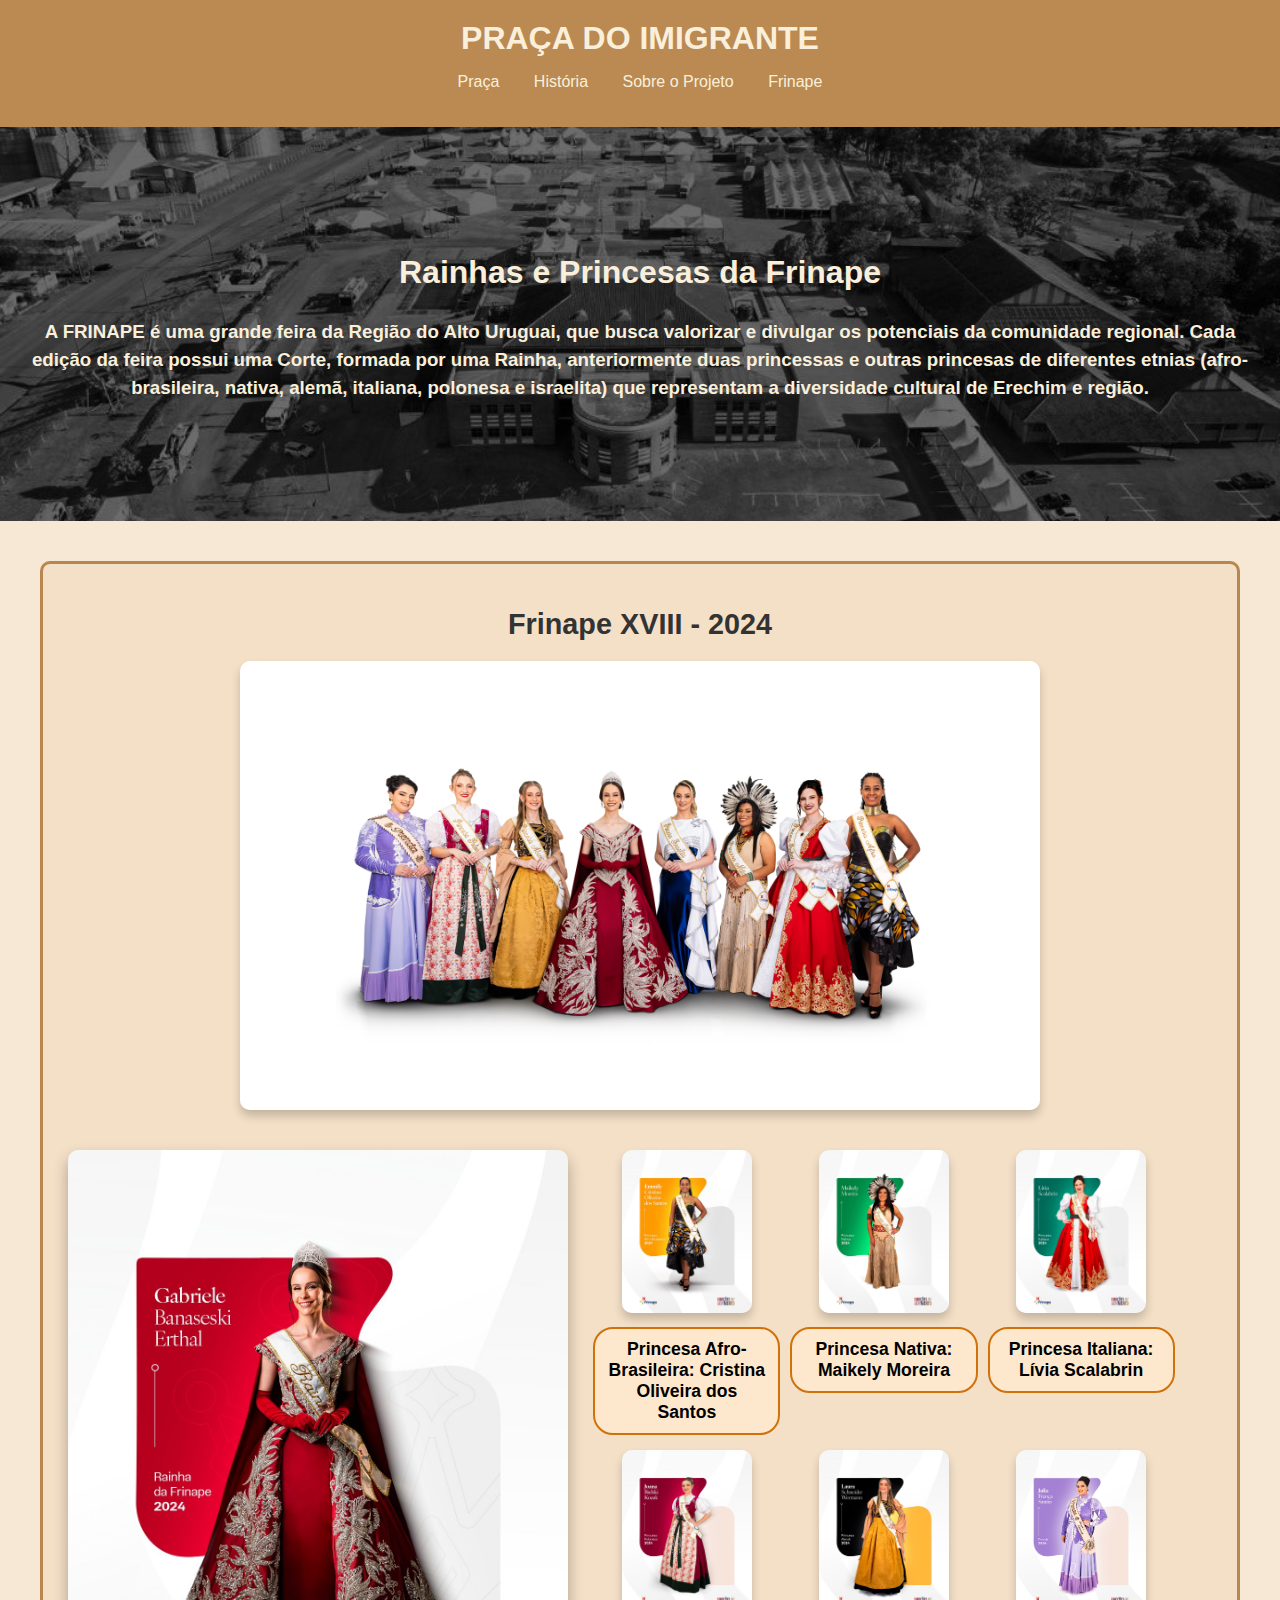
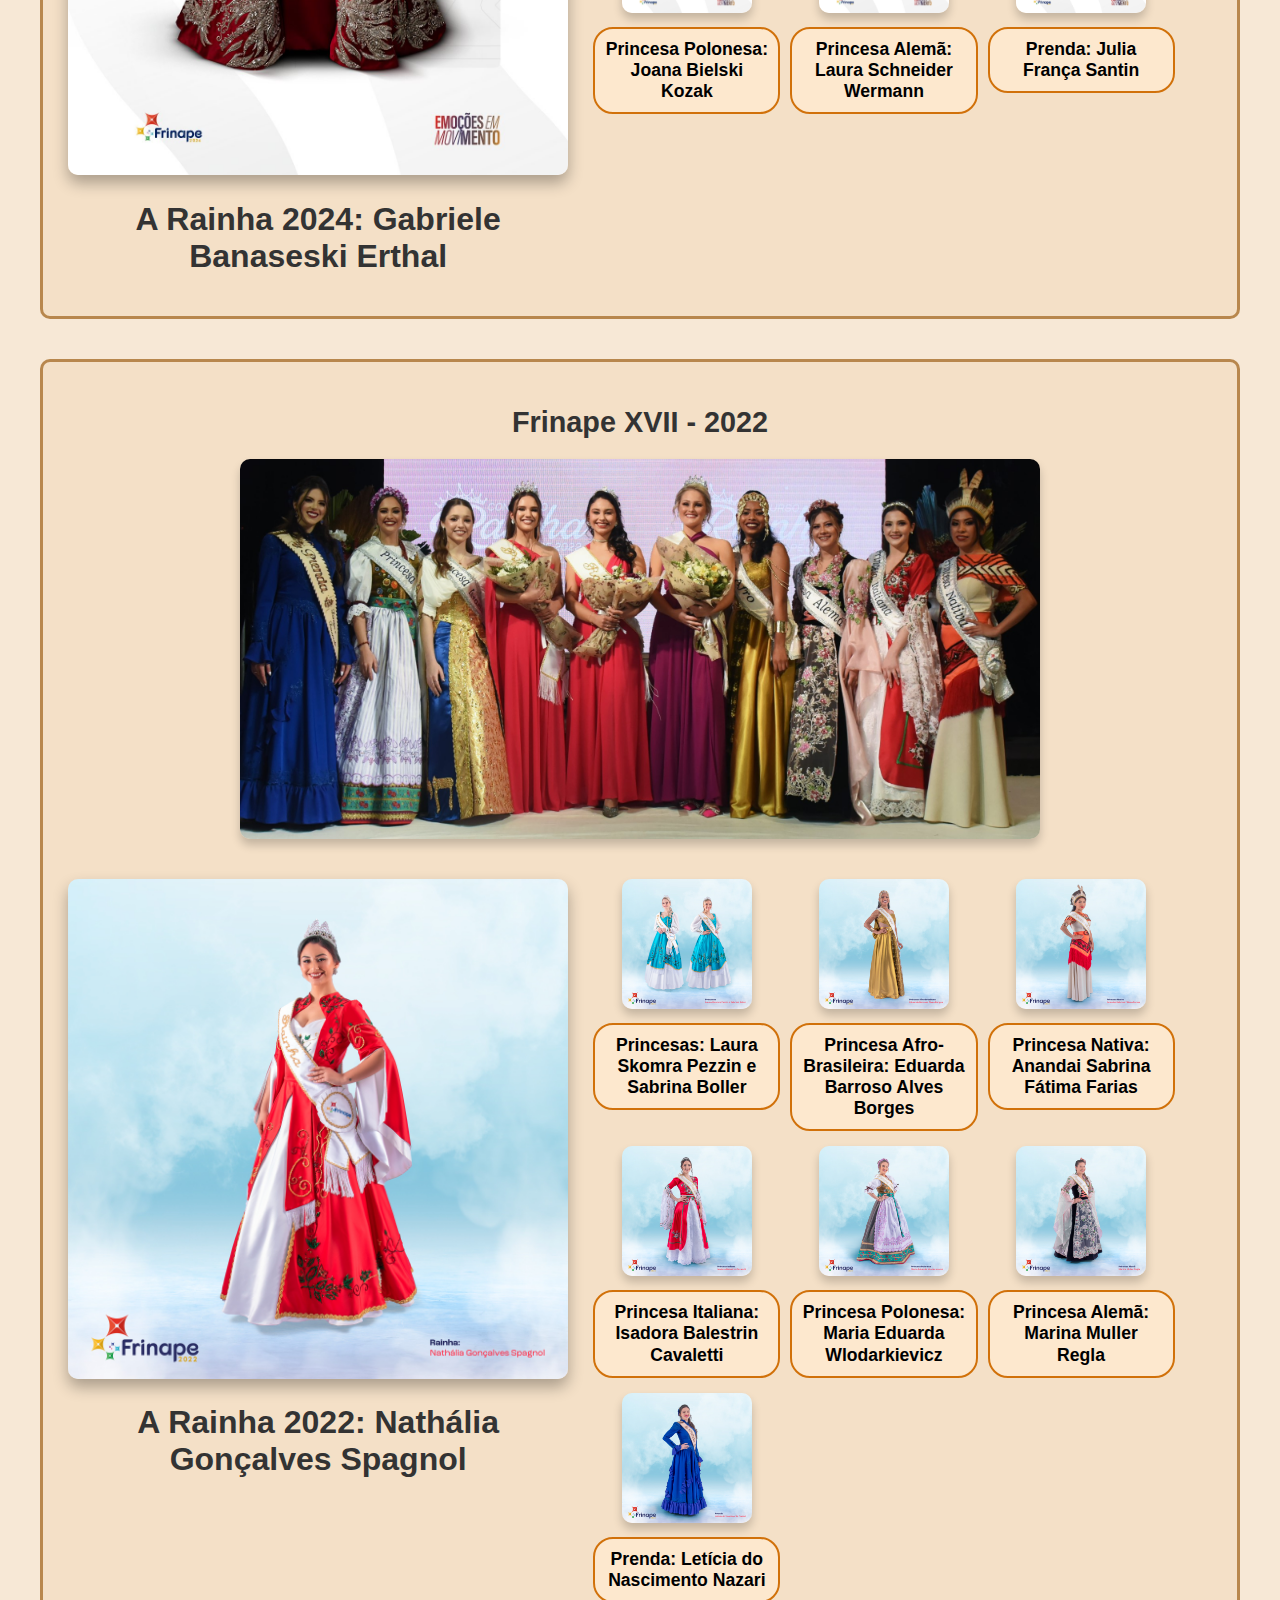
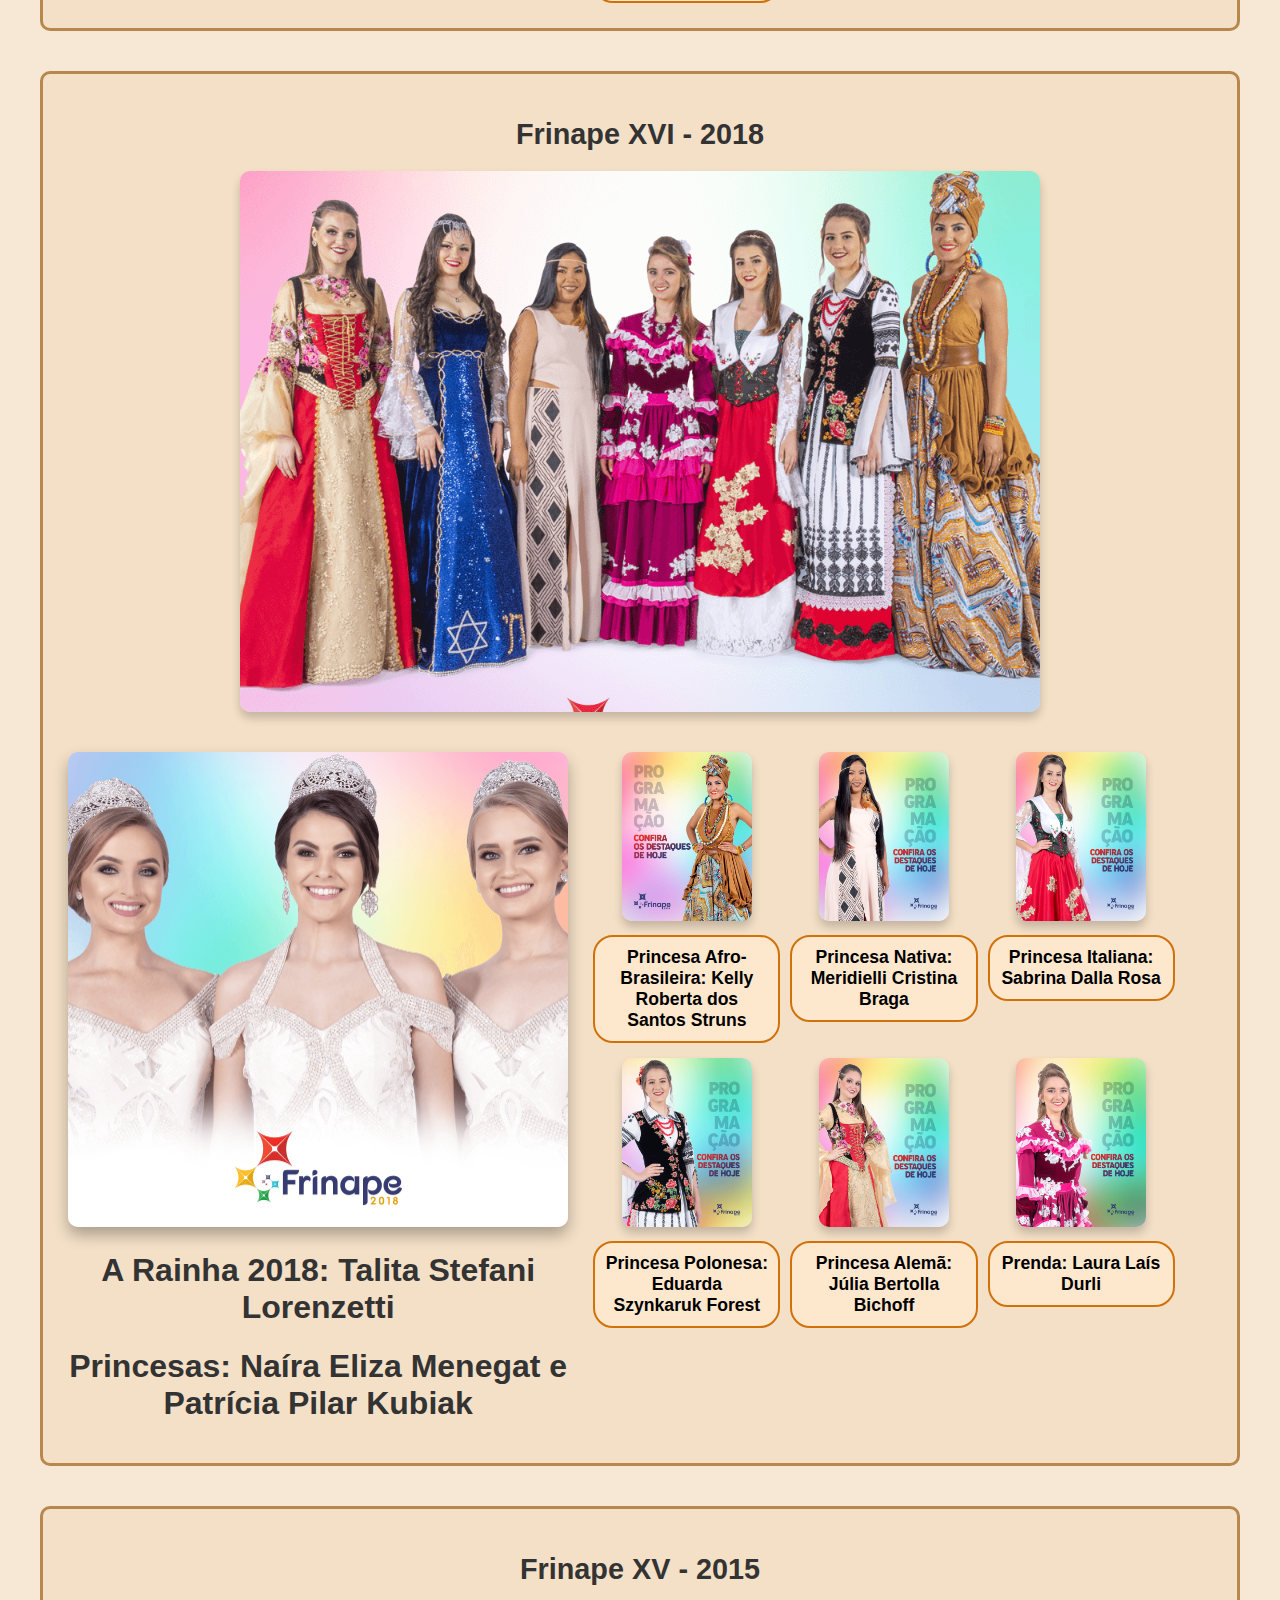
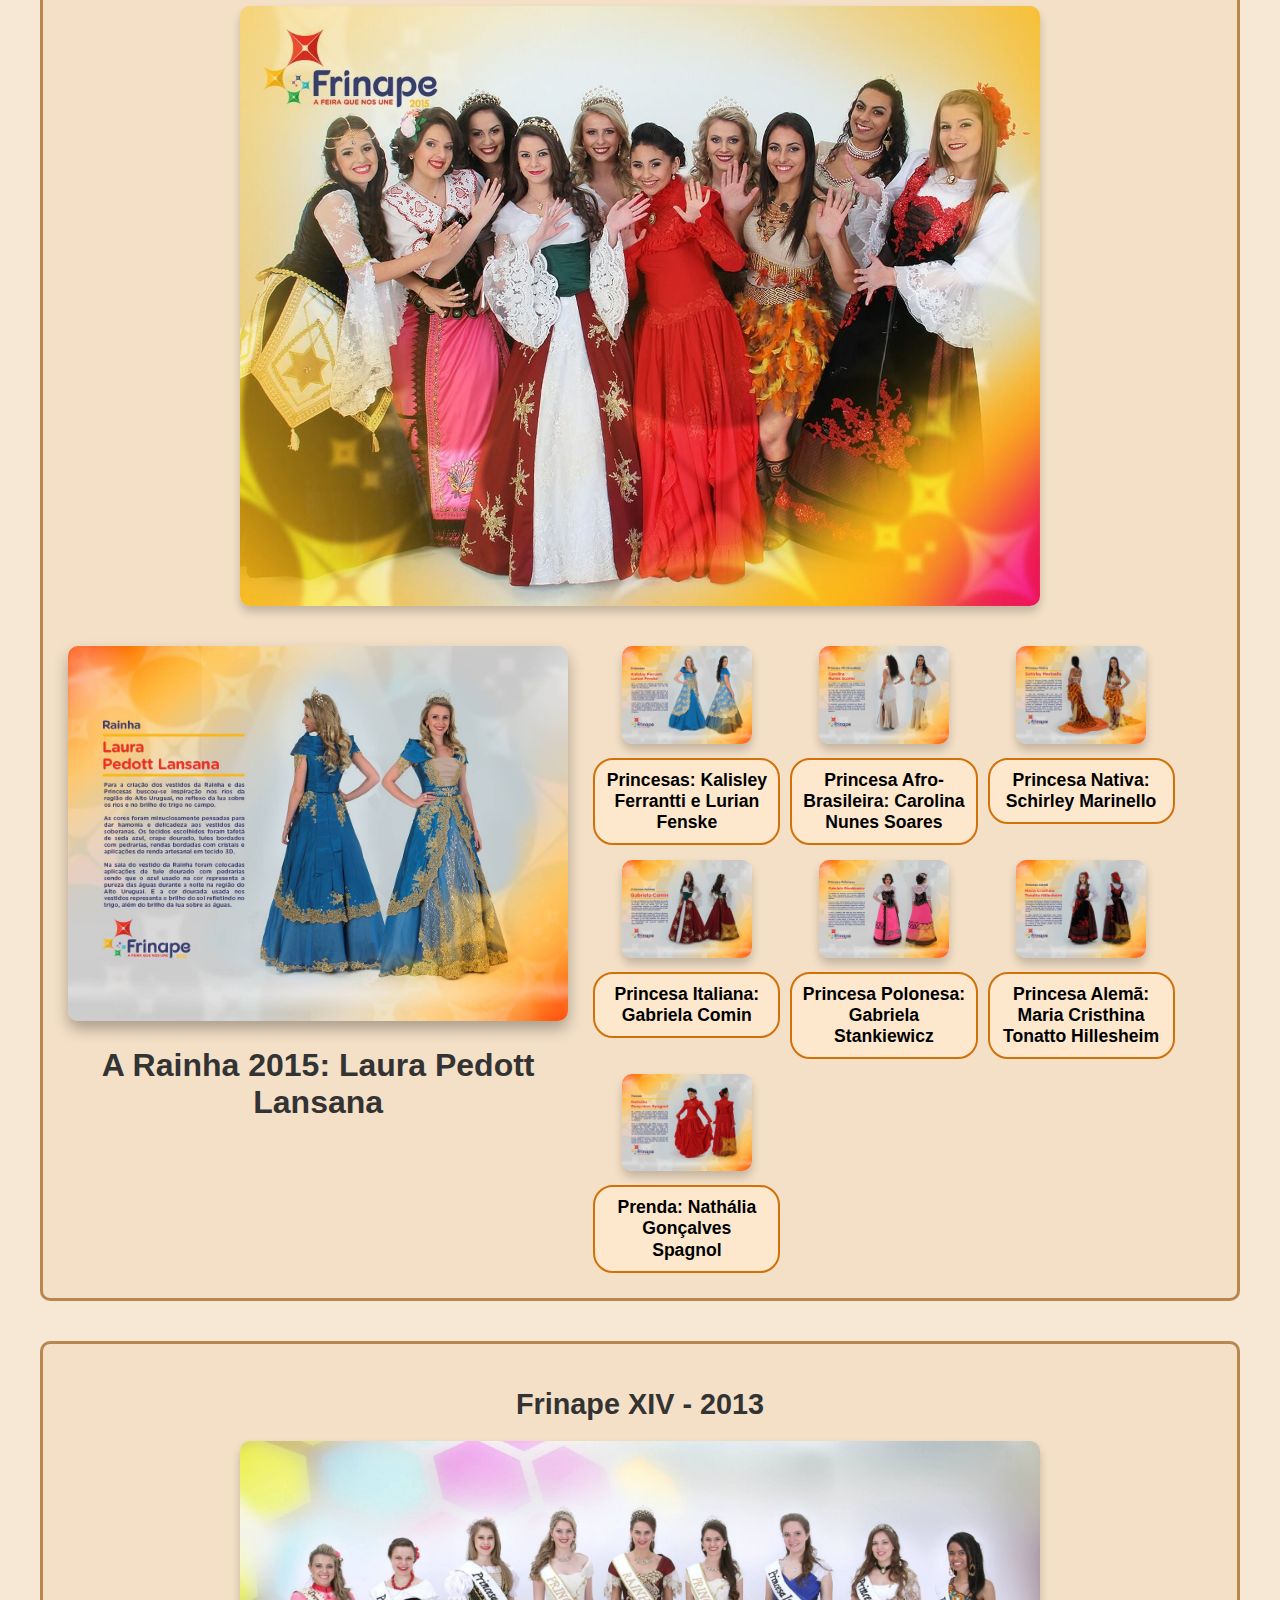
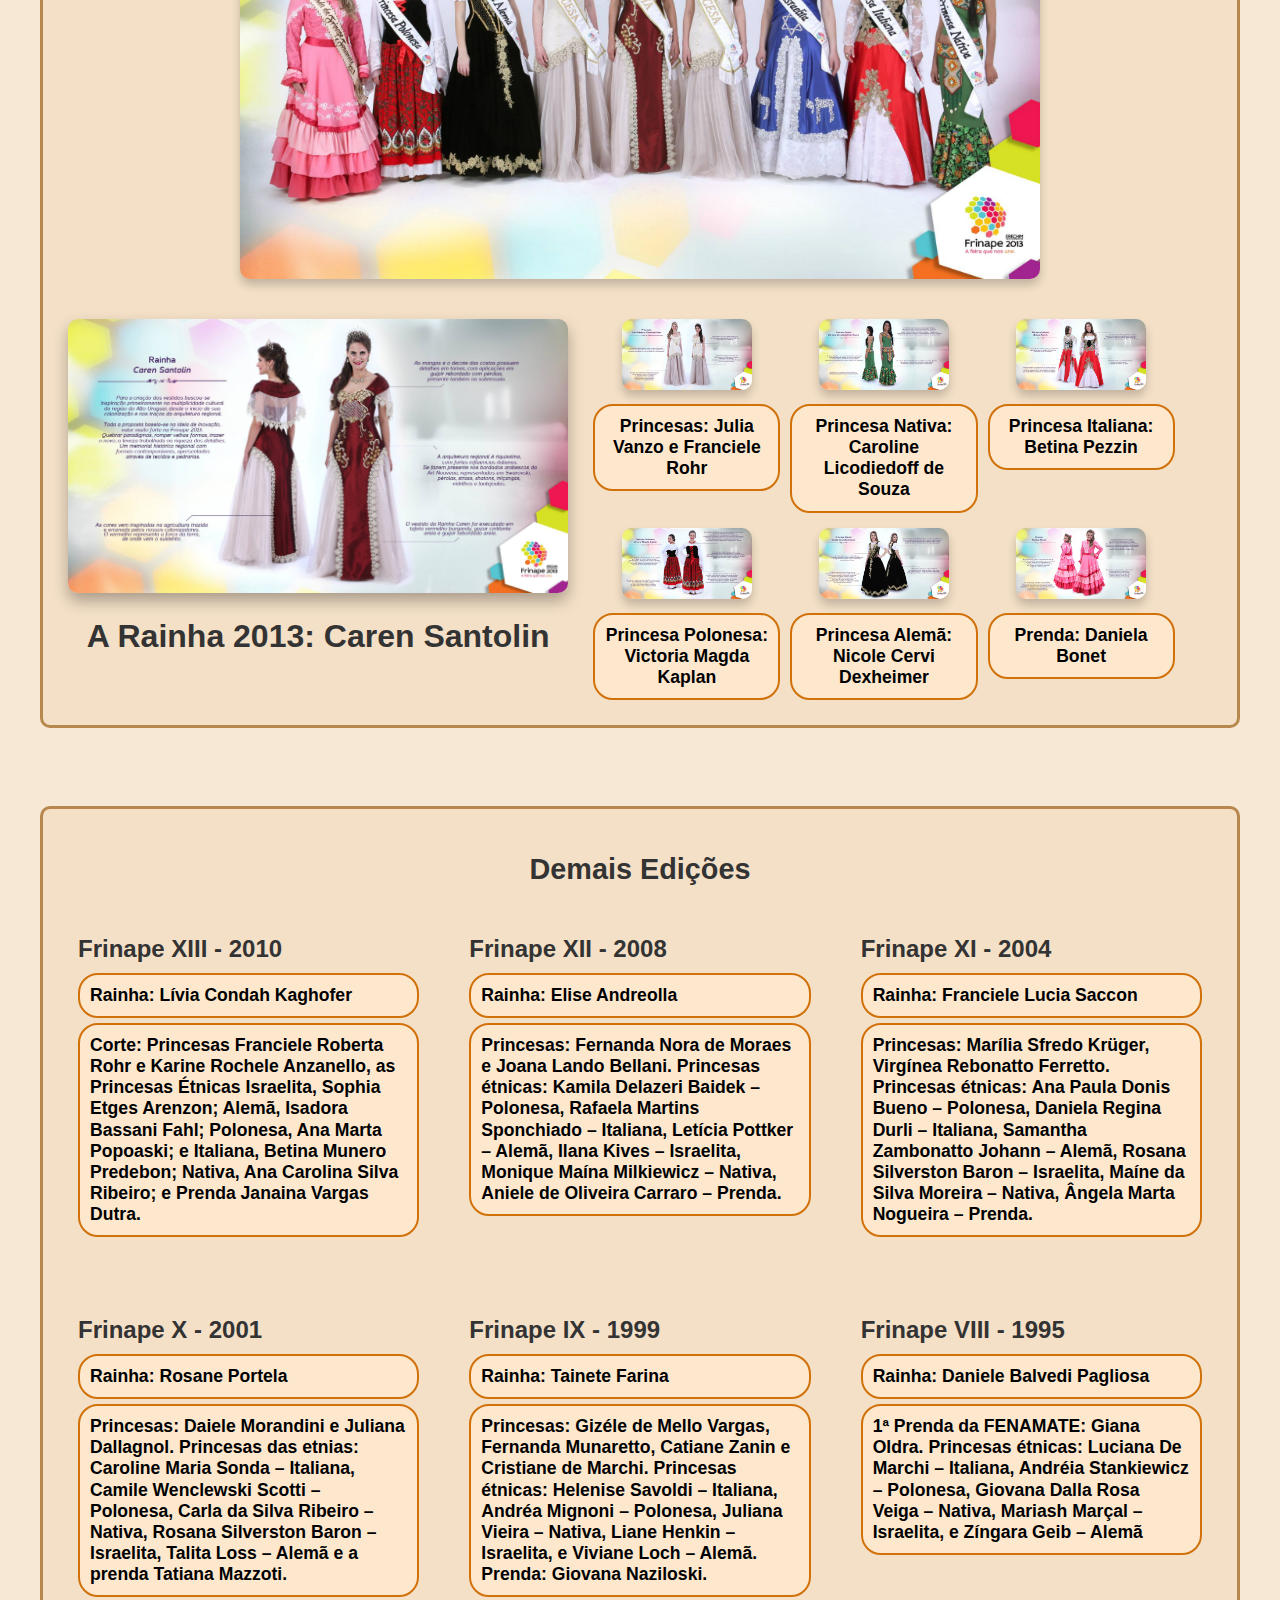
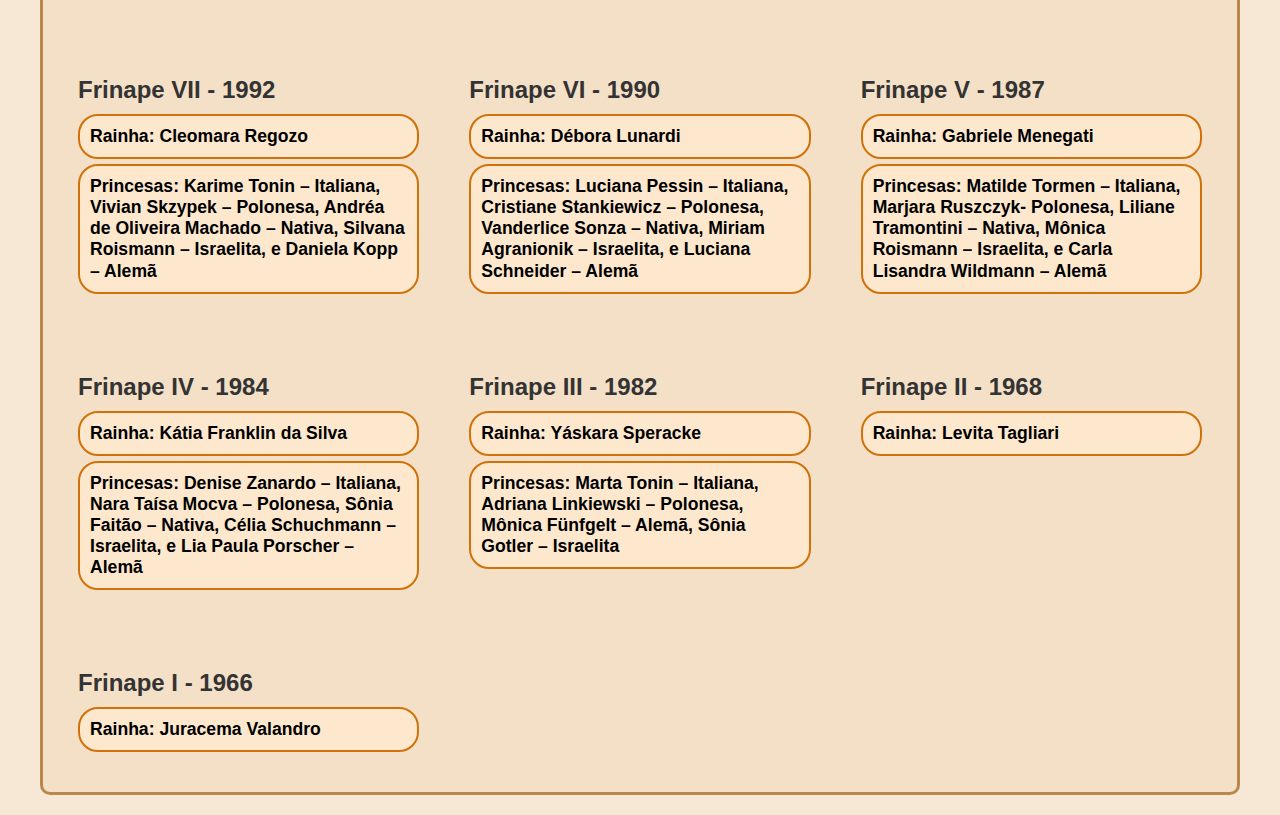
==== frinape.html @ 880820b0 "Add files via upload" ====
<!DOCTYPE html>
<html lang="pt-BR">
<head>
    <meta charset="UTF-8">
    <meta name="viewport" content="width=device-width, initial-scale=1.0">
    <link rel="stylesheet" href="frinape.css">
    <title>Rainhas e Princesas da Frinape</title>
    <style>
        /* Estilos do modal */
        .modal {
            display: none; /* Esconde o modal por padrão */
            position: fixed;
            z-index: 9999; /* Coloca o modal na frente de tudo */
            left: 0;
            top: 0;
            width: 100%;
            height: 100%;
            background-color: rgba(0, 0, 0, 0.8); /* Fundo escuro semi-transparente */
            overflow: auto; /* Habilita o scroll, caso a imagem seja maior que a tela */
            padding-top: 60px; /* Espaço acima da imagem */
        }

        /* Estilo da imagem dentro do modal */
        .modal-content {
            margin: auto;
            display: block;
            max-width: 90%; /* Faz a imagem ter um tamanho razoável */
            max-height: 80%; /* Faz a imagem não ultrapassar o tamanho da tela */
        }

        /* Estilo da legenda abaixo da imagem */
        #caption {
            text-align: center;
            color: #ccc;
            padding: 10px;
        }

        /* Botão de fechar o modal */
        .close {
            position: absolute;
            top: 15px;
            right: 35px;
            color: #f1f1f1;
            font-size: 40px;
            font-weight: bold;
            cursor: pointer;
            transition: 0.3s;
        }

        .close:hover,
        .close:focus {
            color: #bbb;
            text-decoration: none;
            cursor: pointer;
        }
    </style>
</head>
<body>

    <header>
        <div class="logo">PRAÇA DO IMIGRANTE</div>
        <nav>
            <ul>
                <li><a href="praca.html">Praça</a></li>
                <li><a href="index.html">História</a></li>
                <li><a href="projeto.html">Sobre o Projeto</a></li>
                <li><a href="frinape.html">Frinape</a></li>
            </ul>
        </nav>
    </header>

    <section class="hero">
        <h1>Rainhas e Princesas da Frinape</h1>
        <h3>A FRINAPE é uma grande feira da Região do Alto Uruguai, que busca valorizar e divulgar os potenciais da comunidade regional. Cada edição da feira possui uma Corte, formada por uma Rainha, anteriormente duas princessas e outras princesas de diferentes etnias (afro-brasileira, nativa, alemã, italiana, polonesa e israelita) que representam a diversidade cultural de Erechim e região.</h3>
    </section>

    <section class="frinape">
        <h2>Frinape XVIII - 2024</h2>
        <div class="group-photo">
            <img src="frinape/2024/todas.png" alt="Rainha e Princesas 2024" class="clickable-img">
        </div>
        <div class="queen-and-princesses">
            <div class="queen">
                <img src="frinape/2024/rainha.jpg" alt="Rainha 2024" class="clickable-img">
                <h1>A Rainha 2024: Gabriele Banaseski Erthal</h1>
            </div>
            <div class="princesses">
                <div class="princess">
                    <img src="frinape/2024/afro.jpg" alt="Princesa 2024" class="clickable-img">
                    <p>Princesa Afro-Brasileira: Cristina Oliveira dos Santos</p>
                </div>
                <div class="princess">
                    <img src="frinape/2024/nativa.jpg" alt="Princesa 2024" class="clickable-img">
                    <p>Princesa Nativa: Maikely Moreira</p>
                </div>
                <div class="princess">
                    <img src="frinape/2024/italiana.jpg" alt="Princesa 2024" class="clickable-img">
                    <p>Princesa Italiana: Lívia Scalabrin</p>
                </div>
                <div class="princess">
                    <img src="frinape/2024/polonesa.jpg" alt="Princesa 2024" class="clickable-img">
                    <p>Princesa Polonesa: Joana Bielski Kozak</p>
                </div>
                <div class="princess">
                    <img src="frinape/2024/alema.jpg" alt="Princesa 2024" class="clickable-img">
                    <p>Princesa Alemã: Laura Schneider Wermann</p>
                </div>
                <div class="princess">
                    <img src="frinape/2024/prenda.jpg" alt="Princesa 2024" class="clickable-img">
                    <p>Prenda: Julia França Santin</p>
                </div>
            </div>
        </div>
    </section>

    <section class="frinape">
        <h2>Frinape XVII - 2022</h2>
        <div class="group-photo">
            <img src="frinape/2022/todas.jpg" alt="Rainha e Princesas 2022" class="clickable-img">
        </div>
        <div class="queen-and-princesses">
            <div class="queen">
                <img src="frinape/2022/rainha.jpg" alt="Rainha 2022" class="clickable-img">
                <h1>A Rainha 2022: Nathália Gonçalves Spagnol</h1>
            </div>
            <div class="princesses">
                <div class="princess">
                    <img src="frinape/2022/princesas.jpg" alt="Princesa 2022" class="clickable-img">
                    <p>Princesas: Laura Skomra Pezzin e Sabrina Boller</p>
                </div>
                <div class="princess">
                    <img src="frinape/2022/afro.jpg" alt="Princesa 2022" class="clickable-img">
                    <p>Princesa Afro-Brasileira: Eduarda Barroso Alves Borges</p>
                </div>
                <div class="princess">
                    <img src="frinape/2022/nativa.jpg" alt="Princesa 2022" class="clickable-img">
                    <p>Princesa Nativa: Anandai Sabrina Fátima Farias</p>
                </div>
                <div class="princess">
                    <img src="frinape/2022/italiana.jpg" alt="Princesa 2022" class="clickable-img">
                    <p>Princesa Italiana: Isadora Balestrin Cavaletti</p>
                </div>
                <div class="princess">
                    <img src="frinape/2022/polonesa.jpg" alt="Princesa 2022" class="clickable-img">
                    <p>Princesa Polonesa: Maria Eduarda Wlodarkievicz</p>
                </div>
                <div class="princess">
                    <img src="frinape/2022/alema.jpg" alt="Princesa 2022" class="clickable-img">
                    <p>Princesa Alemã: Marina Muller Regla</p>
                </div>
                <div class="princess">
                    <img src="frinape/2022/prenda.jpg" alt="Princesa 2022" class="clickable-img">
                    <p>Prenda: Letícia do Nascimento Nazari</p>
                </div>
            </div>
        </div>
    </section>

    <section class="frinape">
        <h2>Frinape XVI - 2018</h2>
        <div class="group-photo">
            <img src="frinape/2018/todas.png" alt="Rainha e Princesas 2018" class="clickable-img">
        </div>
        <div class="queen-and-princesses">
            <div class="queen">
                <img src="frinape/2018/rainha.png" alt="Rainha 2018" class="clickable-img">
                <h1>A Rainha 2018: Talita Stefani Lorenzetti</h1>
                <h1>Princesas: Naíra Eliza Menegat e Patrícia Pilar Kubiak</h1>
            </div>
            <div class="princesses">
                <div class="princess">
                    <img src="frinape/2018/afro.jpg" alt="Princesa 2018" class="clickable-img">
                    <p>Princesa Afro-Brasileira: Kelly Roberta dos Santos Struns</p>
                </div>
                <div class="princess">
                    <img src="frinape/2018/nativa.jpg" alt="Princesa 2018" class="clickable-img">
                    <p>Princesa Nativa: Meridielli Cristina Braga</p>
                </div>
                <div class="princess">
                    <img src="frinape/2018/italiana.jpg" alt="Princesa 2018" class="clickable-img">
                    <p>Princesa Italiana: Sabrina Dalla Rosa</p>
                </div>
                <div class="princess">
                    <img src="frinape/2018/polonesa.png" alt="Princesa 2018" class="clickable-img">
                    <p>Princesa Polonesa: Eduarda Szynkaruk Forest</p>
                </div>
                <div class="princess">
                    <img src="frinape/2018/alema.jpg" alt="Princesa 2018" class="clickable-img">
                    <p>Princesa Alemã: Júlia Bertolla Bichoff</p>
                </div>
                <div class="princess">
                    <img src="frinape/2018/prenda.jpg" alt="Princesa 2018" class="clickable-img">
                    <p>Prenda: Laura Laís Durli</p>
                </div>
            </div>
        </div>
    </section>
    <section class="frinape">
        <h2>Frinape XV - 2015</h2>
        <div class="group-photo">
            <img src="frinape/2015/todas.jpg" alt="Rainha e Princesas 2015" class="clickable-img">
        </div>
        <div class="queen-and-princesses">
            <div class="queen">
                <img src="frinape/2015/rainha.jpg" alt="Rainha 2015" class="clickable-img">
                <h1>A Rainha 2015: Laura Pedott Lansana</h1>
            </div>
            <div class="princesses">
                <div class="princess">
                    <img src="frinape/2015/princesas.jpg" alt="Princesa 2015" class="clickable-img">
                    <p>Princesas: Kalisley Ferrantti e Lurian Fenske</p>
                </div>
                <div class="princess">
                    <img src="frinape/2015/afro.jpg" alt="Princesa 2015" class="clickable-img">
                    <p>Princesa Afro-Brasileira: Carolina Nunes Soares</p>
                </div>
                <div class="princess">
                    <img src="frinape/2015/nativa.jpg" alt="Princesa 2015" class="clickable-img">
                    <p>Princesa Nativa: Schirley Marinello</p>
                </div>
                <div class="princess">
                    <img src="frinape/2015/italiana.jpg" alt="Princesa 2015" class="clickable-img">
                    <p>Princesa Italiana: Gabriela Comin</p>
                </div>
                <div class="princess">
                    <img src="frinape/2015/polonesa.jpg" alt="Princesa 2015" class="clickable-img">
                    <p>Princesa Polonesa: Gabriela Stankiewicz</p>
                </div>
                <div class="princess">
                    <img src="frinape/2015/alema.jpg" alt="Princesa 2015" class="clickable-img">
                    <p>Princesa Alemã: Maria Cristhina Tonatto Hillesheim</p>
                </div>
                <div class="princess">
                    <img src="frinape/2015/prenda.jpg" alt="Princesa 2015" class="clickable-img">
                    <p>Prenda: Nathália Gonçalves Spagnol</p>
                </div>
            </div>
        </div>
    </section>
    <section class="frinape">
        <h2>Frinape XIV - 2013</h2>
        <div class="group-photo">
            <img src="frinape/2013/todas.jpg" alt="Rainha e Princesas 2013" class="clickable-img">
        </div>
        <div class="queen-and-princesses">
            <div class="queen">
                <img src="frinape/2013/rainha.jpg" alt="Rainha 2013" class="clickable-img">
                <h1>A Rainha 2013: Caren Santolin</h1>
            </div>
            <div class="princesses">
                <div class="princess">
                    <img src="frinape/2013/princesas.jpg" alt="Princesa 2013" class="clickable-img">
                    <p>Princesas: Julia Vanzo e Franciele Rohr</p>
                </div>
                <div class="princess">
                    <img src="frinape/2013/nativa.jpg" alt="Princesa 2013" class="clickable-img">
                    <p>Princesa Nativa: Caroline Licodiedoff de Souza</p>
                </div>
                <div class="princess">
                    <img src="frinape/2013/italiana.jpg" alt="Princesa 2013" class="clickable-img">
                    <p>Princesa Italiana: Betina Pezzin</p>
                </div>
                <div class="princess">
                    <img src="frinape/2013/polonesa.jpg" alt="Princesa 2013" class="clickable-img">
                    <p>Princesa Polonesa: Victoria Magda Kaplan</p>
                </div>
                <div class="princess">
                    <img src="frinape/2013/alema.jpg" alt="Princesa 2013" class="clickable-img">
                    <p>Princesa Alemã: Nicole Cervi Dexheimer</p>
                </div>
                <div class="princess">
                    <img src="frinape/2013/prenda.jpg" alt="Princesa 2013" class="clickable-img">
                    <p>Prenda: Daniela Bonet</p>
                </div>
            </div>
        </div>
    </section>
    <br>
    <section class="frinape">
        <h2>Demais Edições</h2>
        <div class="edition-grid">
            <div class="edition-card">
                <h3>Frinape XIII - 2010</h3>
                <p><strong>Rainha:</strong> Lívia Condah Kaghofer</p>
                <p><strong>Corte:</strong> Princesas Franciele Roberta Rohr e Karine Rochele Anzanello, as Princesas Étnicas Israelita, Sophia Etges Arenzon; Alemã, Isadora Bassani Fahl; Polonesa, Ana Marta Popoaski; e Italiana, Betina Munero Predebon; Nativa, Ana Carolina Silva Ribeiro; e Prenda Janaina Vargas Dutra.</p>
            </div>
            <div class="edition-card">
                <h3>Frinape XII - 2008</h3>
                <p><strong>Rainha:</strong> Elise Andreolla</p>
                <p><strong>Princesas:</strong> Fernanda Nora de Moraes e Joana Lando Bellani. Princesas étnicas: Kamila Delazeri Baidek – Polonesa, Rafaela Martins Sponchiado – Italiana, Letícia Pottker – Alemã, Ilana Kives – Israelita, Monique Maína Milkiewicz – Nativa, Aniele de Oliveira Carraro – Prenda.</p>
            </div>
            <div class="edition-card">
                <h3>Frinape XI - 2004</h3>
                <p><strong>Rainha:</strong> Franciele Lucia Saccon</p>
                <p><strong>Princesas:</strong> Marília Sfredo Krüger, Virgínea Rebonatto Ferretto. <strong>Princesas étnicas:</strong> Ana Paula Donis Bueno – Polonesa, Daniela Regina Durli – Italiana, Samantha Zambonatto Johann – Alemã, Rosana Silverston Baron – Israelita, Maíne da Silva Moreira – Nativa, Ângela Marta Nogueira – Prenda.</p>
            </div>
            <div class="edition-card">
                <h3>Frinape X - 2001</h3>
                <p><strong>Rainha:</strong> Rosane Portela</p>
                <p><strong>Princesas:</strong> Daiele Morandini e Juliana Dallagnol. Princesas das etnias: Caroline Maria Sonda – Italiana, Camile Wenclewski Scotti – Polonesa, Carla da Silva Ribeiro – Nativa, Rosana Silverston Baron – Israelita, Talita Loss – Alemã e a prenda Tatiana Mazzoti.</p>
            </div>
            <div class="edition-card">
                <h3>Frinape IX - 1999</h3>
                <p><strong>Rainha:</strong> Tainete Farina</p>
                <p><strong>Princesas:</strong> Gizéle de Mello Vargas, Fernanda Munaretto, Catiane Zanin e Cristiane de Marchi. Princesas étnicas: Helenise Savoldi – Italiana, Andréa Mignoni – Polonesa, Juliana Vieira – Nativa, Liane Henkin – Israelita, e Viviane Loch – Alemã. Prenda: Giovana Naziloski. </p>
            </div>
            <div class="edition-card">
                <h3>Frinape VIII - 1995</h3>
                <p><strong>Rainha:</strong> Daniele Balvedi Pagliosa</p>
                <p>1ª Prenda da FENAMATE: Giana Oldra. Princesas étnicas: Luciana De Marchi – Italiana, Andréia Stankiewicz – Polonesa, Giovana Dalla Rosa Veiga – Nativa, Mariash Marçal – Israelita, e Zíngara Geib – Alemã</p>
            </div>
            <div class="edition-card">
                <h3>Frinape VII - 1992</h3>
                <p><strong>Rainha:</strong> Cleomara Regozo</p>
                <p><strong>Princesas:</strong> Karime Tonin – Italiana, Vivian Skzypek – Polonesa, Andréa de Oliveira Machado – Nativa, Silvana Roismann – Israelita, e Daniela Kopp – Alemã</p>
            </div>
            <div class="edition-card">
                <h3>Frinape VI - 1990</h3>
                <p><strong>Rainha:</strong> Débora Lunardi</p>
                <p><strong>Princesas:</strong> Luciana Pessin – Italiana, Cristiane Stankiewicz – Polonesa, Vanderlice Sonza – Nativa, Miriam Agranionik – Israelita, e Luciana Schneider – Alemã</p>
            </div>
            <div class="edition-card">
                <h3>Frinape V - 1987</h3>
                <p><strong>Rainha:</strong> Gabriele Menegati</p>
                <p><strong>Princesas:</strong> Matilde Tormen – Italiana, Marjara Ruszczyk- Polonesa, Liliane Tramontini – Nativa, Mônica Roismann – Israelita, e Carla Lisandra Wildmann – Alemã</p>
            </div>
            <div class="edition-card">
                <h3>Frinape IV - 1984</h3>
                <p><strong>Rainha:</strong> Kátia Franklin da Silva</p>
                <p><strong>Princesas:</strong> Denise Zanardo – Italiana, Nara Taísa Mocva – Polonesa, Sônia Faitão – Nativa, Célia Schuchmann – Israelita, e Lia Paula Porscher – Alemã</p>
            </div>
            <div class="edition-card">
                <h3>Frinape III - 1982</h3>
                <p><strong>Rainha:</strong> Yáskara Speracke</p>
                <p><strong>Princesas:</strong> Marta Tonin – Italiana, Adriana Linkiewski – Polonesa, Mônica Fünfgelt – Alemã, Sônia Gotler – Israelita</p>
            </div>
            <div class="edition-card">
                <h3>Frinape II - 1968</h3>
                <p><strong>Rainha:</strong> Levita Tagliari</p>
            </div>
            <div class="edition-card">
                <h3>Frinape I - 1966</h3>
                <p><strong>Rainha:</strong> Juracema Valandro</p>
            </div>
            
        </div>
    </section>
    
    
    

    

    <footer></footer>

    <!-- Modal para imagem em tamanho grande -->
    <div id="modal" class="modal">
        <span class="close">&times;</span>
        <img class="modal-content" id="img01">
        <div id="caption"></div>
    </div>

    <!-- JavaScript -->
    <script>
        // Variáveis
        var modal = document.getElementById("modal");
        var modalImg = document.getElementById("img01");
        var captionText = document.getElementById("caption");
        var images = document.querySelectorAll('.clickable-img');
        var close = document.getElementsByClassName("close")[0];

        // Função para abrir o modal e mostrar a imagem clicada
        images.forEach(function(image) {
            image.onclick = function() {
                modal.style.display = "block";
                modalImg.src = this.src;
                captionText.innerHTML = this.alt;
            }
        });

        // Função para fechar o modal
        close.onclick = function() {
            modal.style.display = "none";
        }
    </script>

</body>
</html>
---- frinape.css ----
body {
    font-family: Arial, sans-serif;
    margin: 0;
    padding: 0;
    color: #333;
    background-color: rgba(242, 218, 189, 0.614);
}

header {
    background-color: #9e5e16af;
    padding: 20px;
    text-align: center;
}

h2{
    text-align: center;
}

header .logo {
    font-size: 2em;
    font-weight: bold;
    color: rgb(249, 239, 218);
}

nav ul {
    list-style-type: none;
    padding: 0;
}

nav ul li {
    display: inline;
    margin: 0 15px;
}

nav a {
    text-decoration: none;
    color: #333;
    color: rgb(249, 239, 218);
}

.hero {
    background: url('frinape/frinape.jpg') no-repeat center center/cover;
    background-color: rgba(255, 234, 207, 0.8);
    color: rgb(249, 239, 218);
    text-align: center;
    padding: 100px 20px;
    position: relative;
}

.hero::before {
    content: "";
    position: absolute;
    top: 0;
    left: 0;
    right: 0;
    bottom: 0;
    background-color: rgba(0, 0, 0, 0.5);
    z-index: 1;
}

.hero h1,
.hero h3 {
    position: relative;
    z-index: 4;
    padding: 20 px;
    line-height: 1.5;
}

/* Estilo geral da seção Frinape */
.frinape {
    margin: 40px;
    padding: 20px; /* Espaço interno */
    border: 3px solid #9e5e16af;
    border-radius: 10px;
    background-color: rgba(242, 218, 189, 0.6);
}

/* Centralizando a imagem de todas */
.group-photo {
    display: flex;
    justify-content: center;
    margin: 20px 0;
}

.group-photo img {
    max-width: 100%;
    width: 800px; /* Ajustando o tamanho */
    height: auto;
    border-radius: 10px; /* Bordas arredondadas */
    box-shadow: 0 6px 10px rgba(0, 0, 0, 0.2); /* Sombra suave */
}


/* Organizando a rainha e as princesas */
.queen-and-princesses {
    display: flex;
    justify-content: flex-start;
    align-items: flex-start;
    margin-top: 40px;
}

/* Rainha maior à esquerda */
.queen {
    width: 45%;
    text-align: center;
    margin-right: 20px;
}

.queen img {
    width: 100%;
    height: auto;
    max-width: 500px;
    border-radius: 10px; /* Bordas arredondadas */
    box-shadow: 0 8px 15px rgba(0, 0, 0, 0.3); /* Sombra para destacar */
    transition: transform 0.3s ease, box-shadow 0.3s ease; /* Efeito de transição */
}

/* Efeito de hover na rainha */
.queen img:hover {
    transform: scale(1.05); /* Aumenta o tamanho da imagem ao passar o mouse */
    box-shadow: 0 12px 20px rgba(0, 0, 0, 0.4); /* Sombra mais forte ao passar o mouse */
}

/* Princesas à direita */
.princesses {
    display: flex;
    flex-wrap: wrap;
    justify-content: flex-start;
    width: 55%;
    gap: 10px;
}

.princess {
    text-align: center;
    width: 30%;
}

.princess img {
    width: 100%;
    height: auto;
    max-width: 130px;
    margin-bottom: 5px;
    border-radius: 10px; /* Bordas arredondadas */
    box-shadow: 0 6px 10px rgba(0, 0, 0, 0.2); /* Sombra suave */
    transition: transform 0.3s ease, box-shadow 0.3s ease;
}

/* Efeito de hover nas princesas */
.princess img:hover {
    transform: scale(1.05); /* Aumenta o tamanho da imagem ao passar o mouse */
    box-shadow: 0 10px 15px rgba(0, 0, 0, 0.3); /* Sombra mais forte ao passar o mouse */
}

p {
    font-size: 14px;
    font-weight: bold;
    color: rgb(0, 0, 0);
    border: 2px solid #d1710a;
    border-radius: 20px;
    /* Borda arredondada */
    padding: 10px 10px;
    line-height: 1.2;

    margin: 5px auto;
    background-color: rgba(255, 234, 207, 0.8);
    /* Fundo semitransparente */
}

.frinape {
    margin-bottom: 20px;
}

.frinape h2 {
    font-size: 1.8rem;
    margin-bottom: 10px;
}

.frinape p {
    font-size: 1.1rem;
    margin-bottom: 5px;
}

table {
    width: 100%;
    border-collapse: collapse;
}

table, th, td {
    border: 1px solid #ccc;
}

th, td {
    padding: 10px;
    text-align: left;
}

.edition-grid {
    display: grid;
    grid-template-columns: 1fr 1fr 1fr;
    gap: 20px;
}

.edition-card {
    padding: 15px;
    border-radius: 8px;
}

.edition-card h3 {
    font-size: 1.5rem;
    margin-bottom: 10px;
}
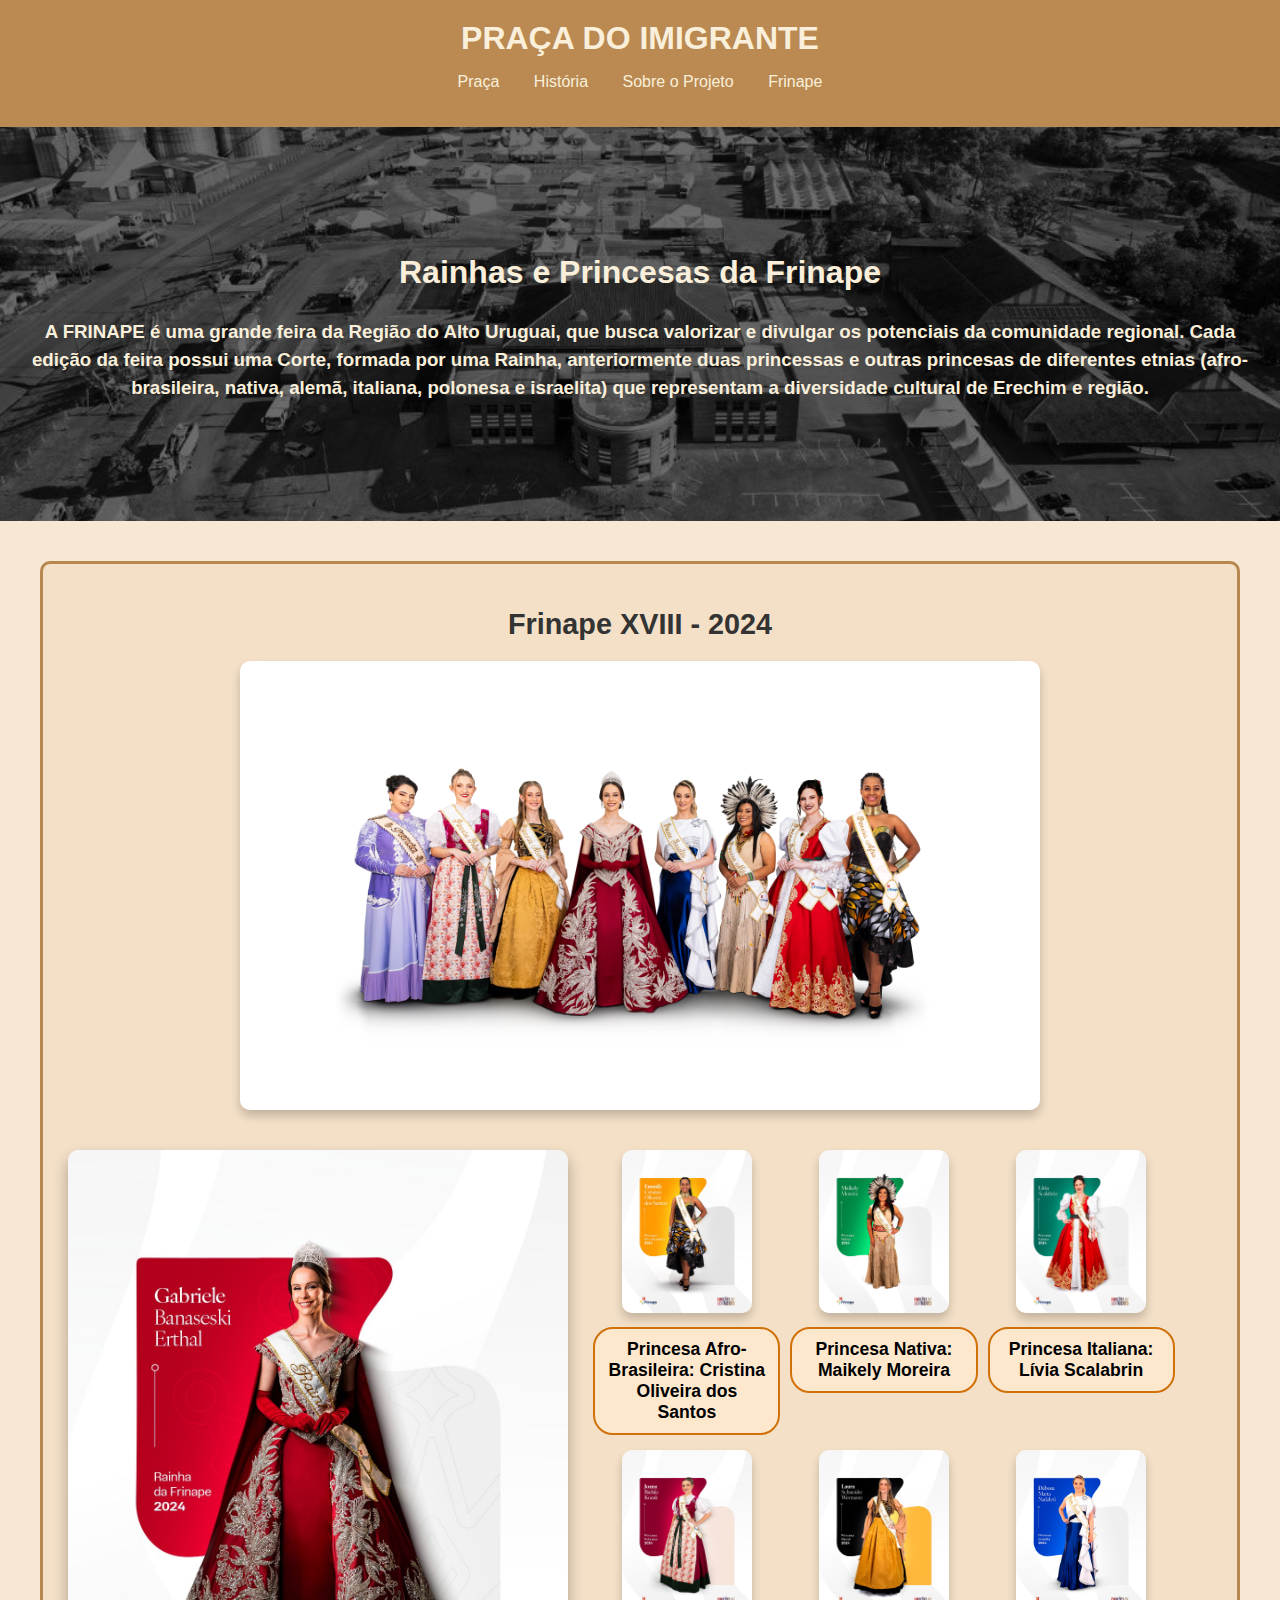
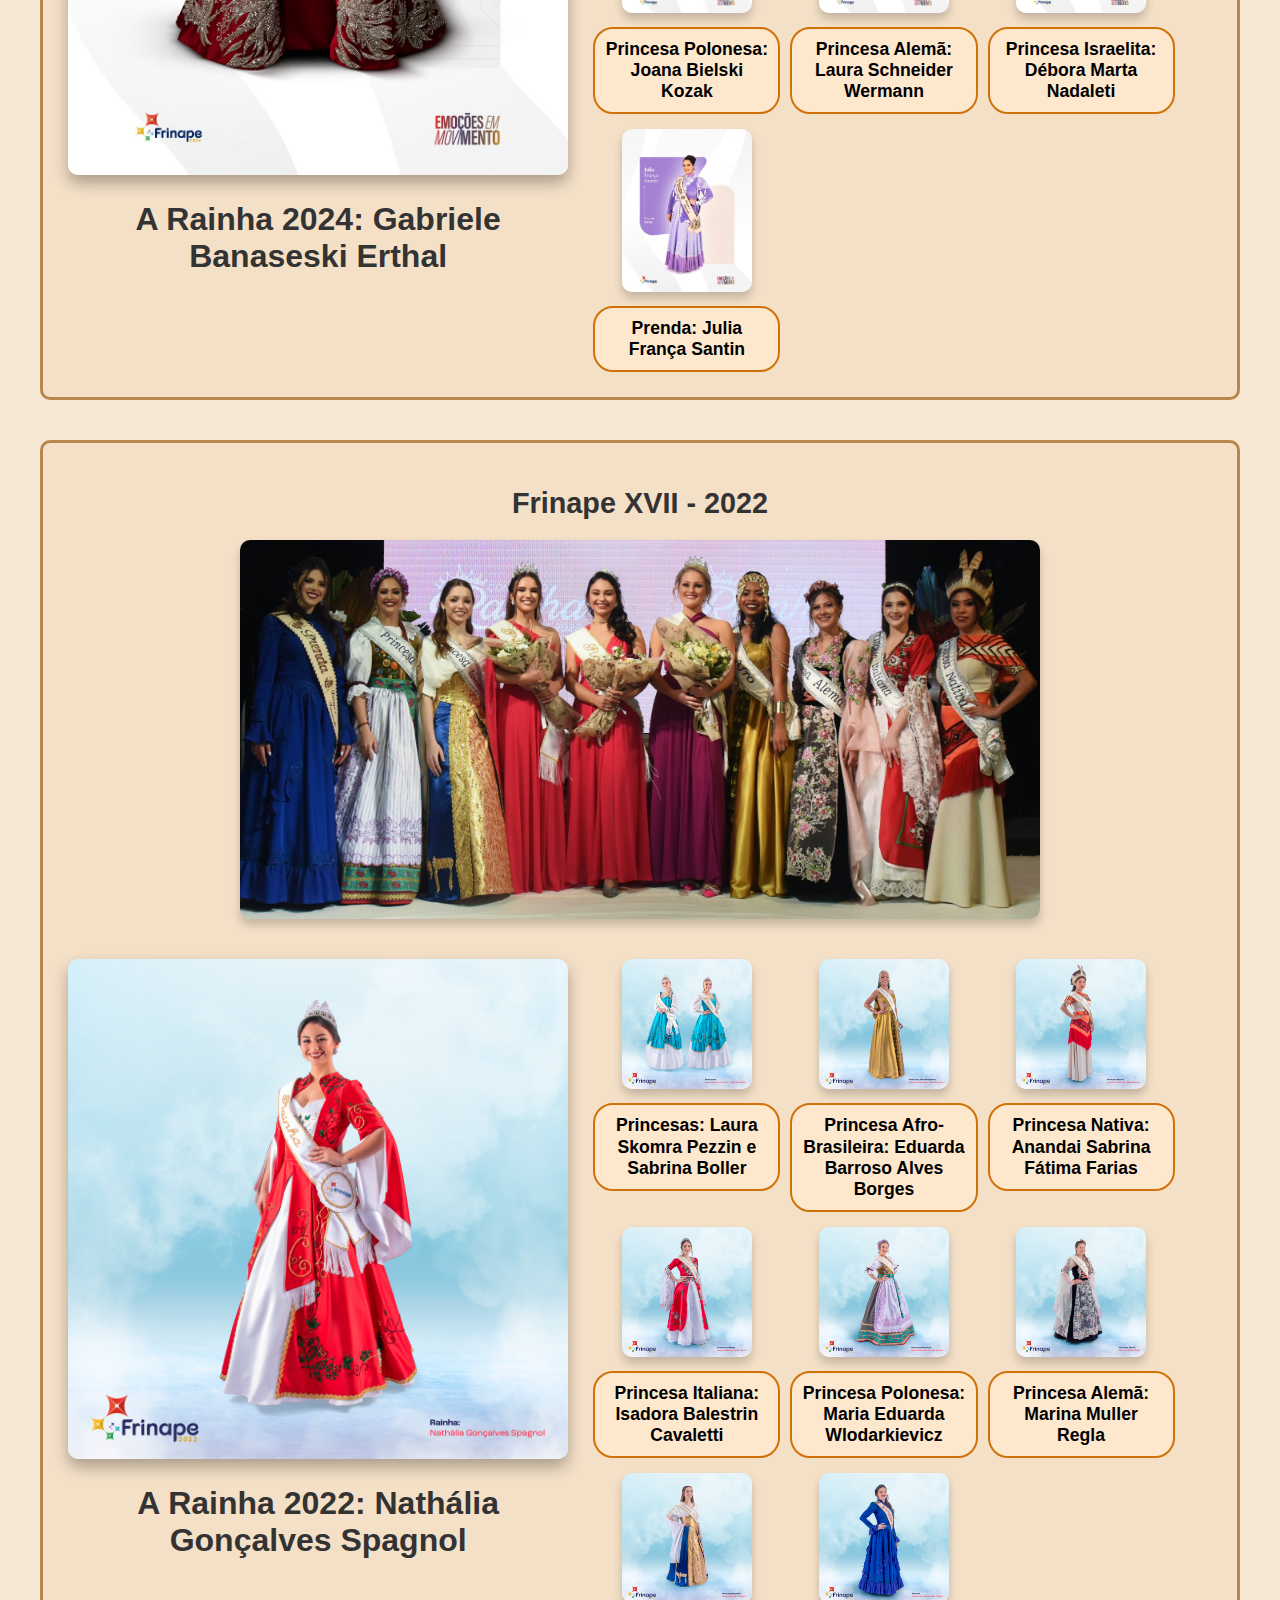
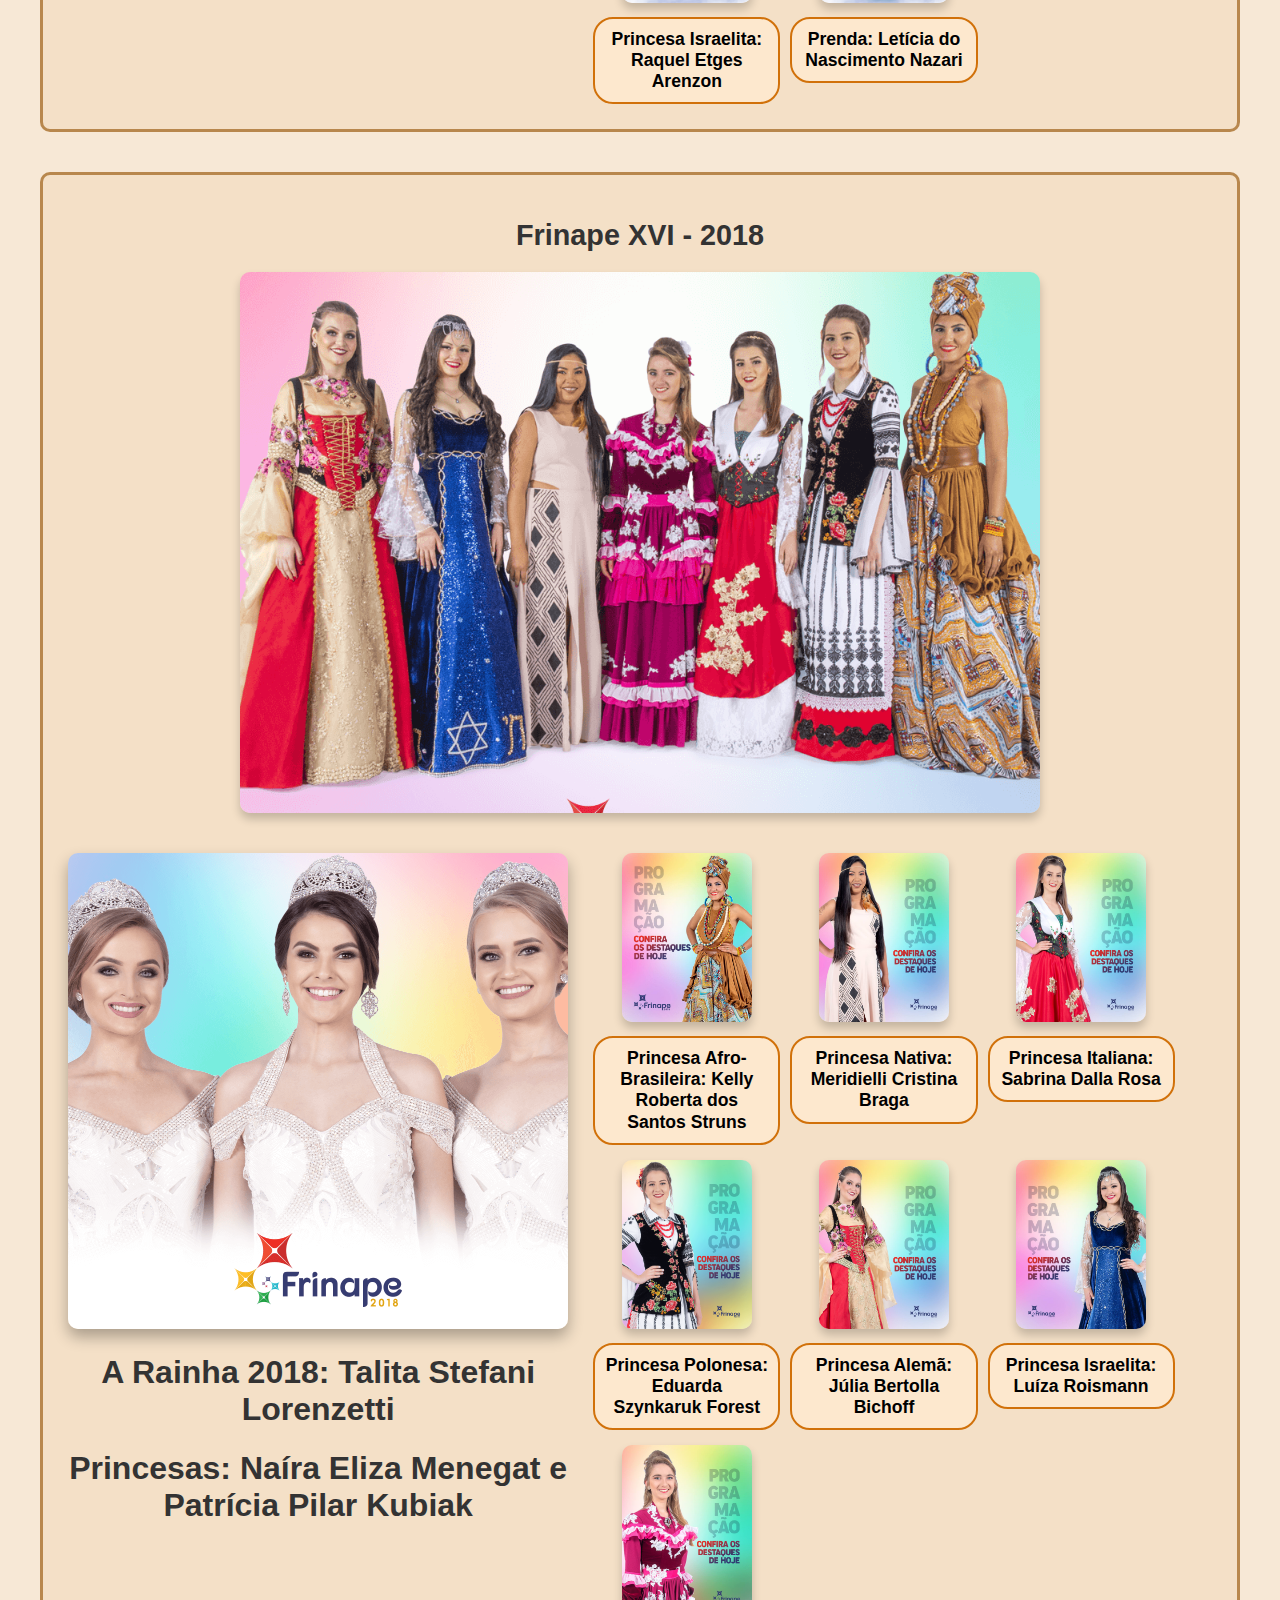
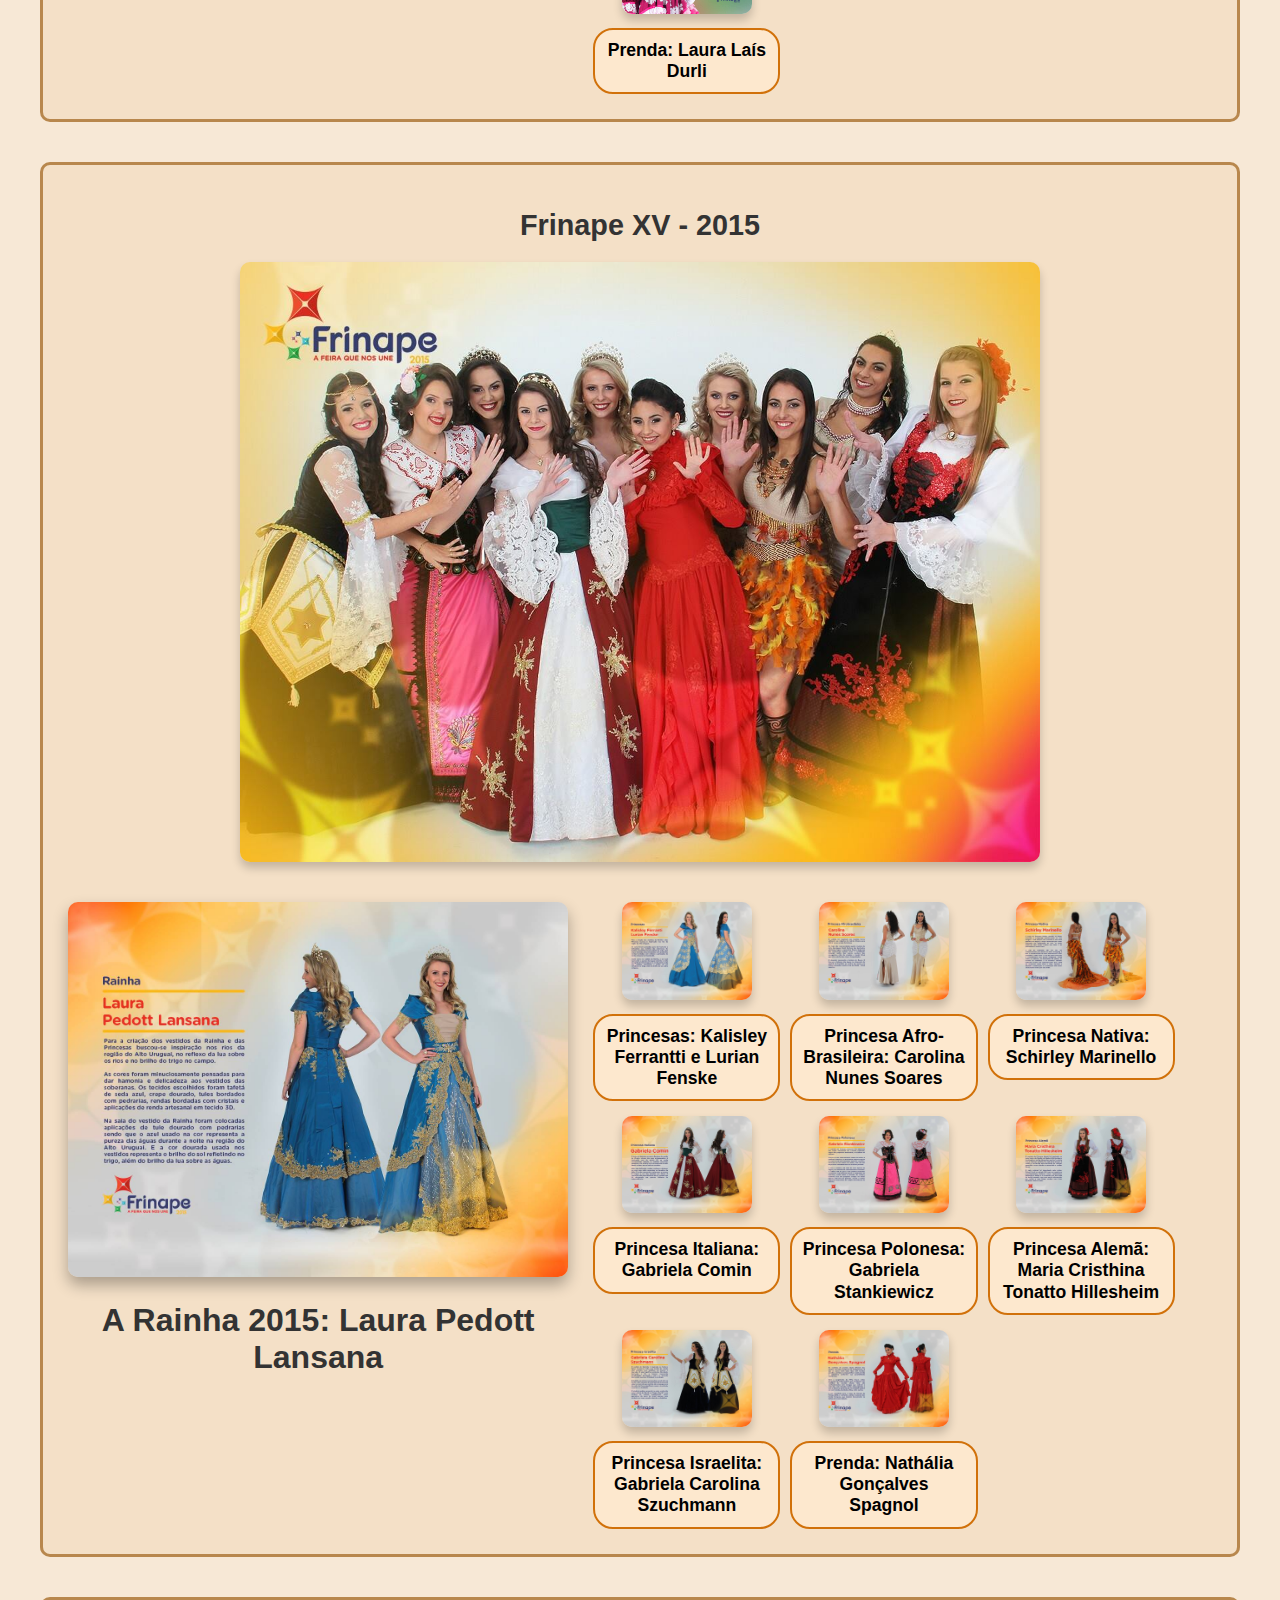
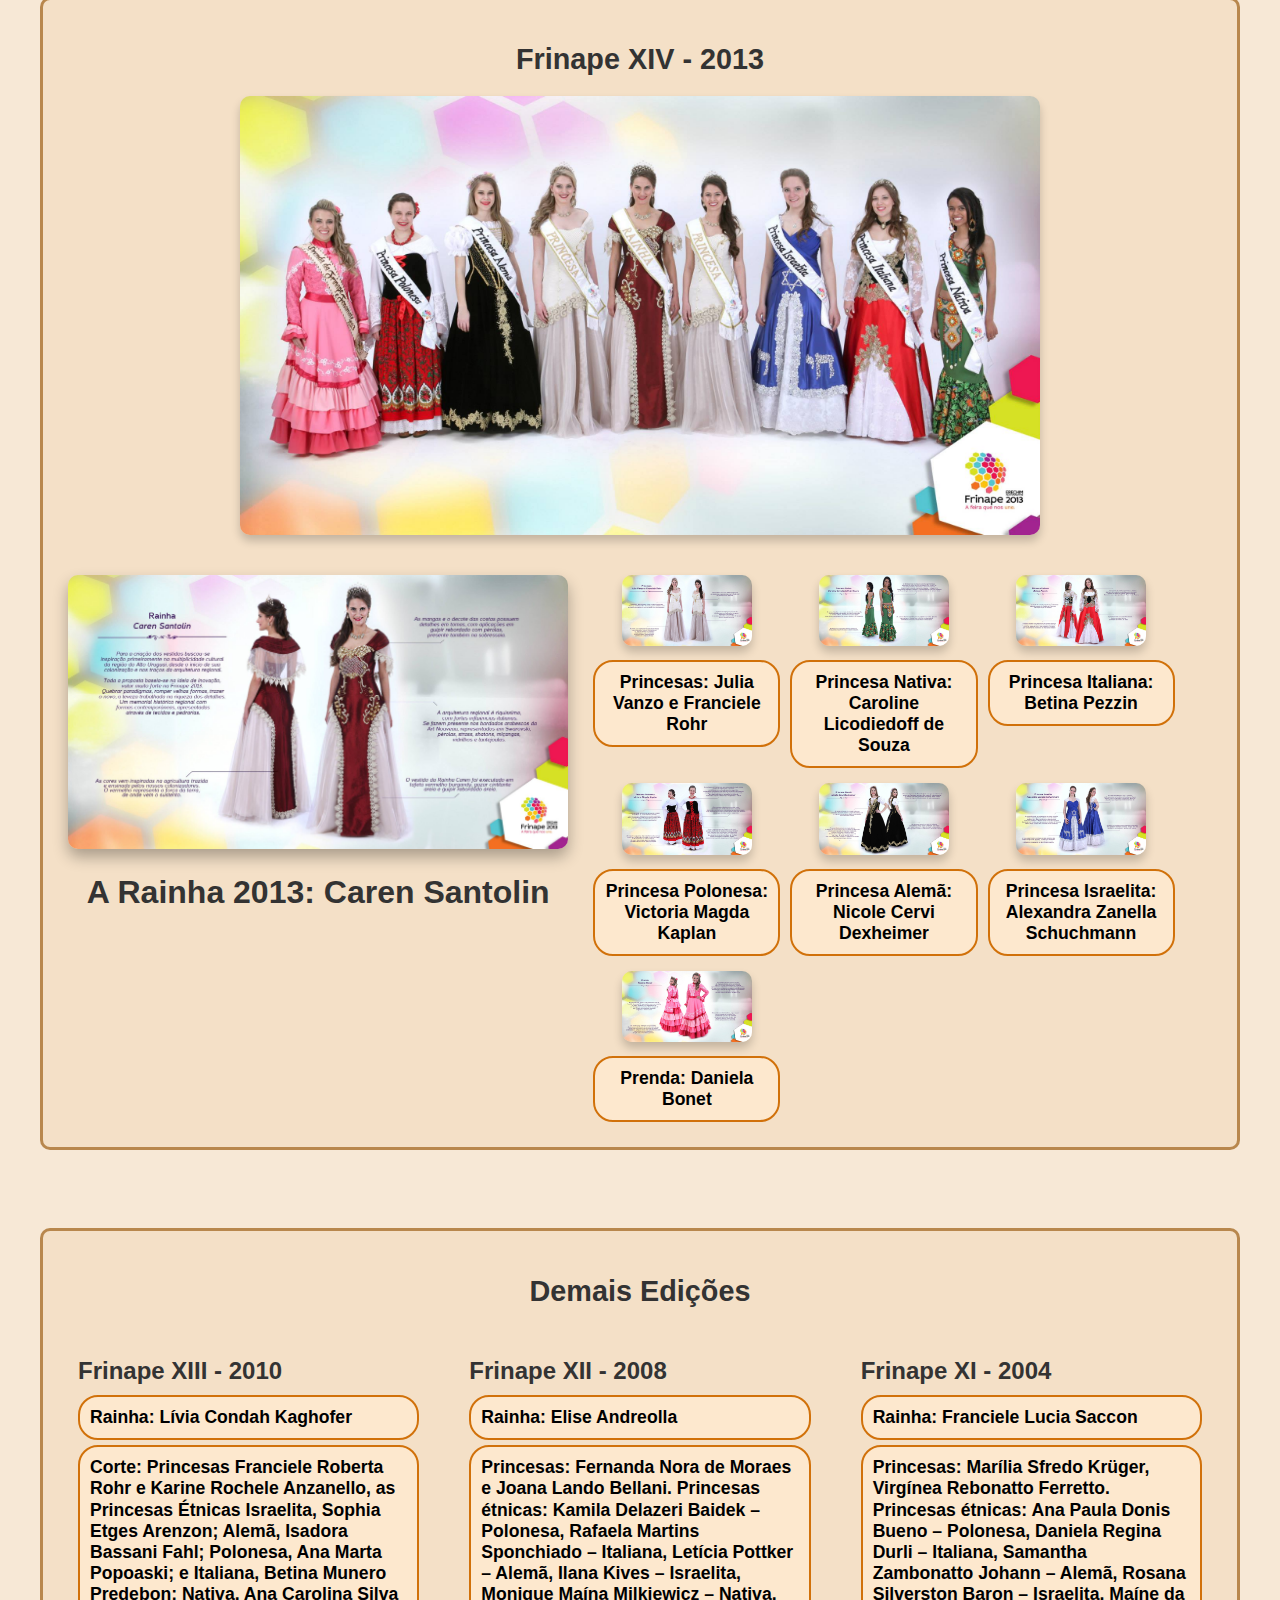
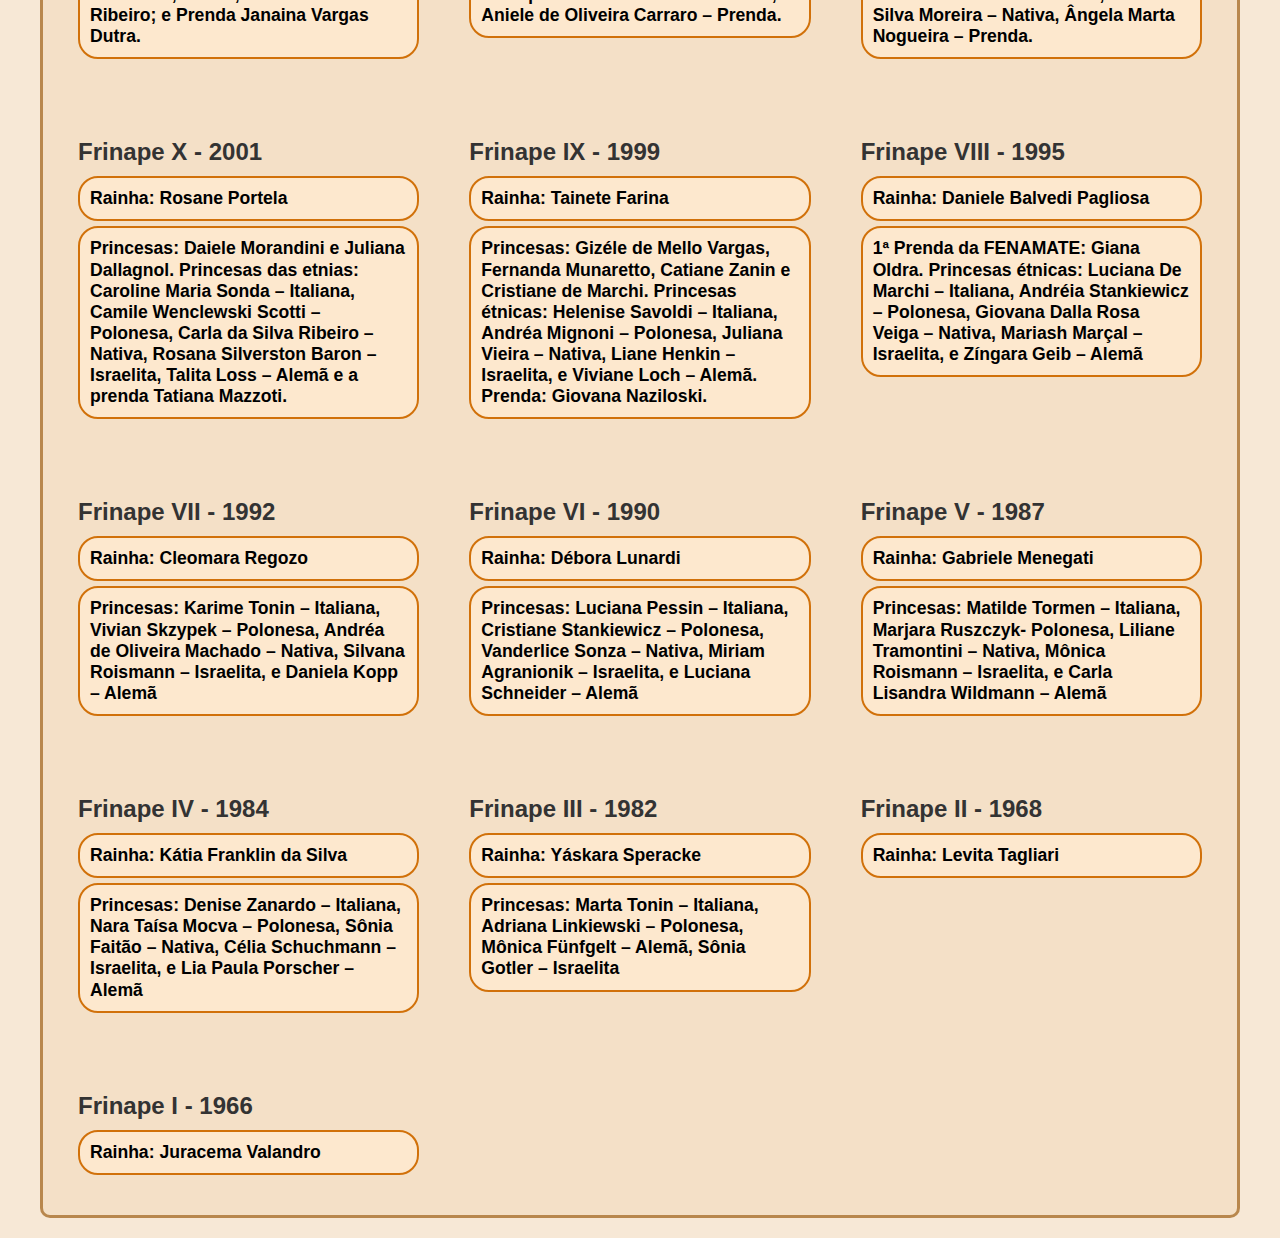
==== commit d1fc437a: "Add files via upload" ====
--- a/frinape.html
+++ b/frinape.html
@@ -106,6 +106,10 @@
                     <p>Princesa Alemã: Laura Schneider Wermann</p>
                 </div>
                 <div class="princess">
+                    <img src="frinape/2024/israelita.jpg" alt="Princesa 2024" class="clickable-img">
+                    <p>Princesa Israelita: Débora Marta Nadaleti</p>
+                </div>
+                <div class="princess">
                     <img src="frinape/2024/prenda.jpg" alt="Princesa 2024" class="clickable-img">
                     <p>Prenda: Julia França Santin</p>
                 </div>
@@ -147,6 +151,10 @@
                 <div class="princess">
                     <img src="frinape/2022/alema.jpg" alt="Princesa 2022" class="clickable-img">
                     <p>Princesa Alemã: Marina Muller Regla</p>
+                </div>
+                <div class="princess">
+                    <img src="frinape/2022/israelita.jpg" alt="Princesa 2022" class="clickable-img">
+                    <p>Princesa Israelita: Raquel Etges Arenzon</p>
                 </div>
                 <div class="princess">
                     <img src="frinape/2022/prenda.jpg" alt="Princesa 2022" class="clickable-img">
@@ -189,6 +197,10 @@
                     <p>Princesa Alemã: Júlia Bertolla Bichoff</p>
                 </div>
                 <div class="princess">
+                    <img src="frinape/2018/israelita.jpg" alt="Princesa 2018" class="clickable-img">
+                    <p>Princesa Israelita: Luíza Roismann</p>
+                </div>
+                <div class="princess">
                     <img src="frinape/2018/prenda.jpg" alt="Princesa 2018" class="clickable-img">
                     <p>Prenda: Laura Laís Durli</p>
                 </div>
@@ -231,6 +243,10 @@
                     <p>Princesa Alemã: Maria Cristhina Tonatto Hillesheim</p>
                 </div>
                 <div class="princess">
+                    <img src="frinape/2015/israelita.jpg" alt="Princesa 2015" class="clickable-img">
+                    <p>Princesa Israelita: Gabriela Carolina Szuchmann</p>
+                </div>
+                <div class="princess">
                     <img src="frinape/2015/prenda.jpg" alt="Princesa 2015" class="clickable-img">
                     <p>Prenda: Nathália Gonçalves Spagnol</p>
                 </div>
@@ -267,6 +283,10 @@
                 <div class="princess">
                     <img src="frinape/2013/alema.jpg" alt="Princesa 2013" class="clickable-img">
                     <p>Princesa Alemã: Nicole Cervi Dexheimer</p>
+                </div>
+                <div class="princess">
+                    <img src="frinape/2013/israelita.jpg" alt="Princesa 2013" class="clickable-img">
+                    <p>Princesa Israelita: Alexandra Zanella Schuchmann</p>
                 </div>
                 <div class="princess">
                     <img src="frinape/2013/prenda.jpg" alt="Princesa 2013" class="clickable-img">
